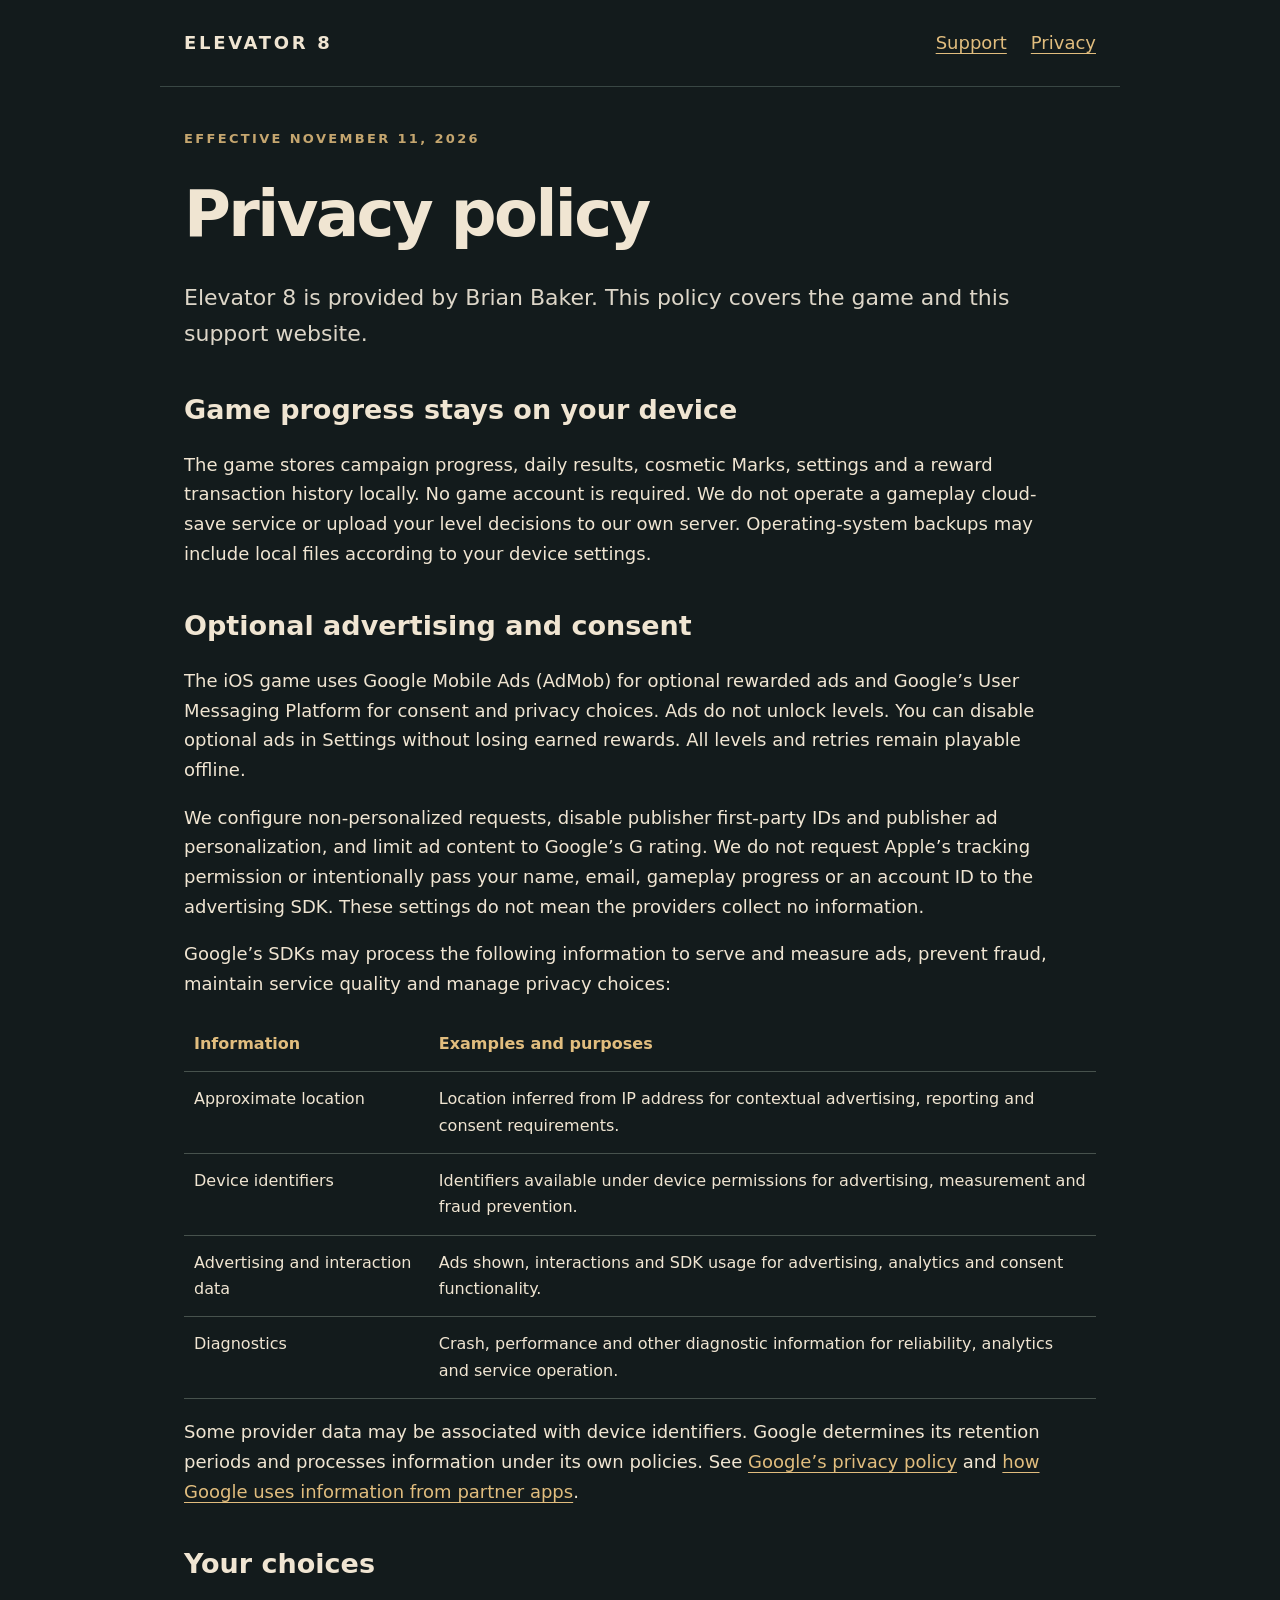
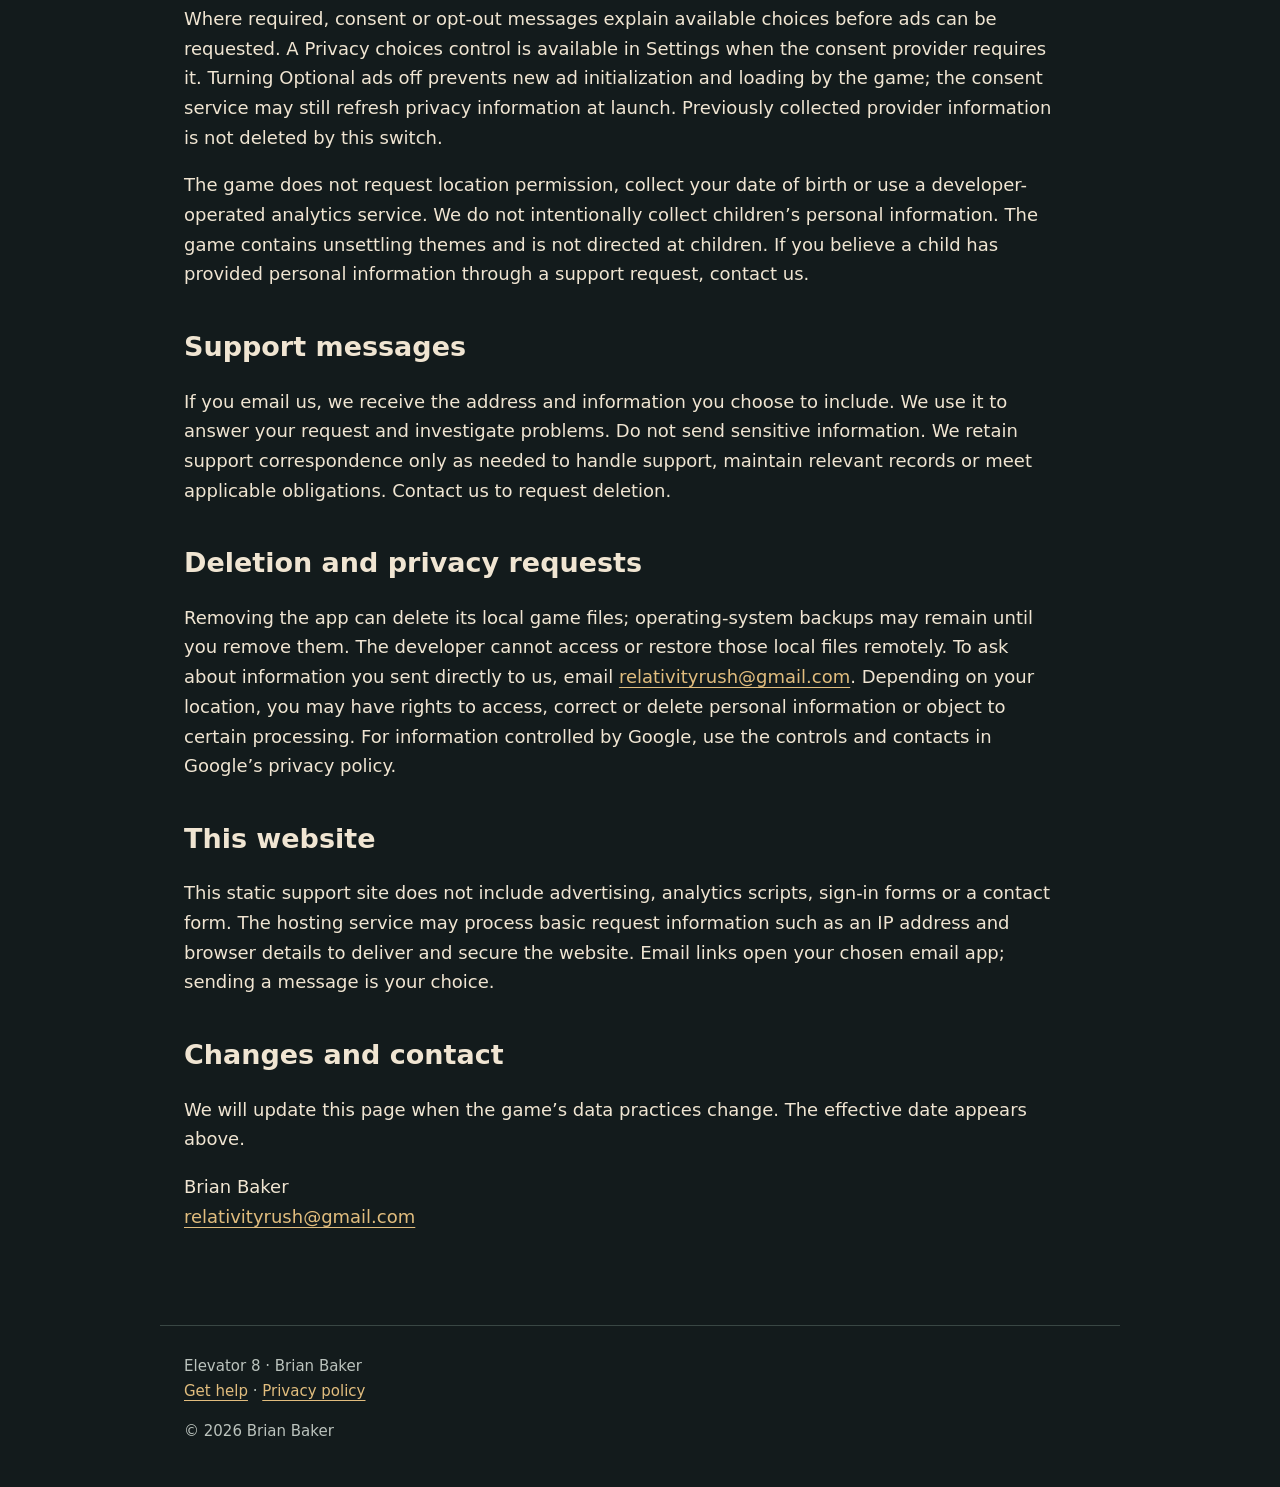
==== privacy/index.html @ 5e335fa7 "Publish Elevator 8 support and privacy pages for Render" ====
<!doctype html><html lang="en"><head><meta charset="utf-8"><meta name="viewport" content="width=device-width,initial-scale=1"><title>Privacy policy · Elevator 8</title><meta name="description" content="How Elevator 8 handles local game progress, optional advertising, consent information and support requests."><link rel="stylesheet" href="/style.css"><link rel="canonical" href="https://elevator-8-support.onrender.com/privacy/"></head><body><a class="skip" href="#main">Skip to content</a><header><a class="brand" href="/">ELEVATOR 8</a><nav aria-label="Main"><a href="/support/">Support</a><a href="/privacy/">Privacy</a></nav></header><main id="main"><p class="eyebrow">Effective November 11, 2026</p><h1>Privacy policy</h1><p class="lead">Elevator 8 is provided by Brian Baker. This policy covers the game and this support website.</p><h2>Game progress stays on your device</h2><p>The game stores campaign progress, daily results, cosmetic Marks, settings and a reward transaction history locally. No game account is required. We do not operate a gameplay cloud-save service or upload your level decisions to our own server. Operating-system backups may include local files according to your device settings.</p><h2>Optional advertising and consent</h2><p>The iOS game uses Google Mobile Ads (AdMob) for optional rewarded ads and Google’s User Messaging Platform for consent and privacy choices. Ads do not unlock levels. You can disable optional ads in Settings without losing earned rewards. All levels and retries remain playable offline.</p><p>We configure non-personalized requests, disable publisher first-party IDs and publisher ad personalization, and limit ad content to Google’s G rating. We do not request Apple’s tracking permission or intentionally pass your name, email, gameplay progress or an account ID to the advertising SDK. These settings do not mean the providers collect no information.</p><p>Google’s SDKs may process the following information to serve and measure ads, prevent fraud, maintain service quality and manage privacy choices:</p><div class="table"><table><thead><tr><th>Information</th><th>Examples and purposes</th></tr></thead><tbody><tr><td>Approximate location</td><td>Location inferred from IP address for contextual advertising, reporting and consent requirements.</td></tr><tr><td>Device identifiers</td><td>Identifiers available under device permissions for advertising, measurement and fraud prevention.</td></tr><tr><td>Advertising and interaction data</td><td>Ads shown, interactions and SDK usage for advertising, analytics and consent functionality.</td></tr><tr><td>Diagnostics</td><td>Crash, performance and other diagnostic information for reliability, analytics and service operation.</td></tr></tbody></table></div><p>Some provider data may be associated with device identifiers. Google determines its retention periods and processes information under its own policies. See <a href="https://policies.google.com/privacy">Google’s privacy policy</a> and <a href="https://policies.google.com/technologies/partner-sites">how Google uses information from partner apps</a>.</p><h2>Your choices</h2><p>Where required, consent or opt-out messages explain available choices before ads can be requested. A Privacy choices control is available in Settings when the consent provider requires it. Turning Optional ads off prevents new ad initialization and loading by the game; the consent service may still refresh privacy information at launch. Previously collected provider information is not deleted by this switch.</p><p>The game does not request location permission, collect your date of birth or use a developer-operated analytics service. We do not intentionally collect children’s personal information. The game contains unsettling themes and is not directed at children. If you believe a child has provided personal information through a support request, contact us.</p><h2>Support messages</h2><p>If you email us, we receive the address and information you choose to include. We use it to answer your request and investigate problems. Do not send sensitive information. We retain support correspondence only as needed to handle support, maintain relevant records or meet applicable obligations. Contact us to request deletion.</p><h2>Deletion and privacy requests</h2><p>Removing the app can delete its local game files; operating-system backups may remain until you remove them. The developer cannot access or restore those local files remotely. To ask about information you sent directly to us, email <a href="mailto:relativityrush@gmail.com?subject=Elevator%208%20privacy">relativityrush@gmail.com</a>. Depending on your location, you may have rights to access, correct or delete personal information or object to certain processing. For information controlled by Google, use the controls and contacts in Google’s privacy policy.</p><h2>This website</h2><p>This static support site does not include advertising, analytics scripts, sign-in forms or a contact form. The hosting service may process basic request information such as an IP address and browser details to deliver and secure the website. Email links open your chosen email app; sending a message is your choice.</p><h2>Changes and contact</h2><p>We will update this page when the game’s data practices change. The effective date appears above.</p><p>Brian Baker<br><a href="mailto:relativityrush@gmail.com?subject=Elevator%208%20privacy">relativityrush@gmail.com</a></p></main><footer>Elevator 8 · Brian Baker<br><a href="/support/">Get help</a> · <a href="/privacy/">Privacy policy</a><p>© 2026 Brian Baker</p></footer></body></html>
---- style.css ----
*{box-sizing:border-box}html{color-scheme:dark}body{margin:0;background:#131b1c;color:#f0e5d2;font:18px/1.65 system-ui,sans-serif}a{color:#e1bd7e;text-underline-offset:4px}a:focus-visible,button:focus-visible{outline:3px solid #f0e5d2;outline-offset:5px}header,main,footer{max-width:960px;margin:auto;padding:28px 24px}header{display:flex;align-items:center;justify-content:space-between;gap:24px;border-bottom:1px solid #394744}.brand{letter-spacing:.15em;text-decoration:none;font-weight:800;color:#f0e5d2}nav{display:flex;gap:24px;flex-wrap:wrap}h1{font-size:clamp(36px,7vw,64px);line-height:1.1;letter-spacing:-.04em;max-width:780px;margin:30px 0}h2{font-size:27px;line-height:1.3;margin-top:40px}p,li{max-width:76ch}.eyebrow{color:#c5a66f;text-transform:uppercase;letter-spacing:.18em;font-size:13px;font-weight:700}.lead{font-size:22px;color:#ddd6c8}.ticket{background:#243234;border-left:3px solid #bc9b5e;padding:24px;margin:32px 0}.button{display:inline-block;background:#bc9b5e;color:#131b1c;text-decoration:none;padding:13px 22px;font-weight:700;border-radius:3px;min-height:48px}.small,footer{font-size:15px;color:#bbc3bd}footer{border-top:1px solid #394744;margin-top:48px}details{border-bottom:1px solid #394744;padding:18px 0}summary{cursor:pointer;min-height:44px;font-weight:650}summary::marker{color:#bc9b5e}table{border-collapse:collapse;width:100%;font-size:16px}th,td{text-align:left;vertical-align:top;padding:14px 10px;border-bottom:1px solid #47524d}th{color:#e1bd7e}.table{overflow:auto}.lift{height:190px;width:140px;border:9px solid #bc9b5e;display:flex;gap:4px;padding:5px;margin:32px 0;background:#101617}.lift span{display:block;background:linear-gradient(90deg,#3b4949,#273536);width:50%}.skip{position:absolute;left:-9999px}.skip:focus{left:20px;top:10px;background:#131b1c;padding:12px;z-index:9}@media(max-width:540px){header{align-items:flex-start;flex-direction:column;gap:12px}header,main,footer{padding:22px 20px}nav{gap:20px}.ticket{padding:20px}th,td{padding:12px 8px}}
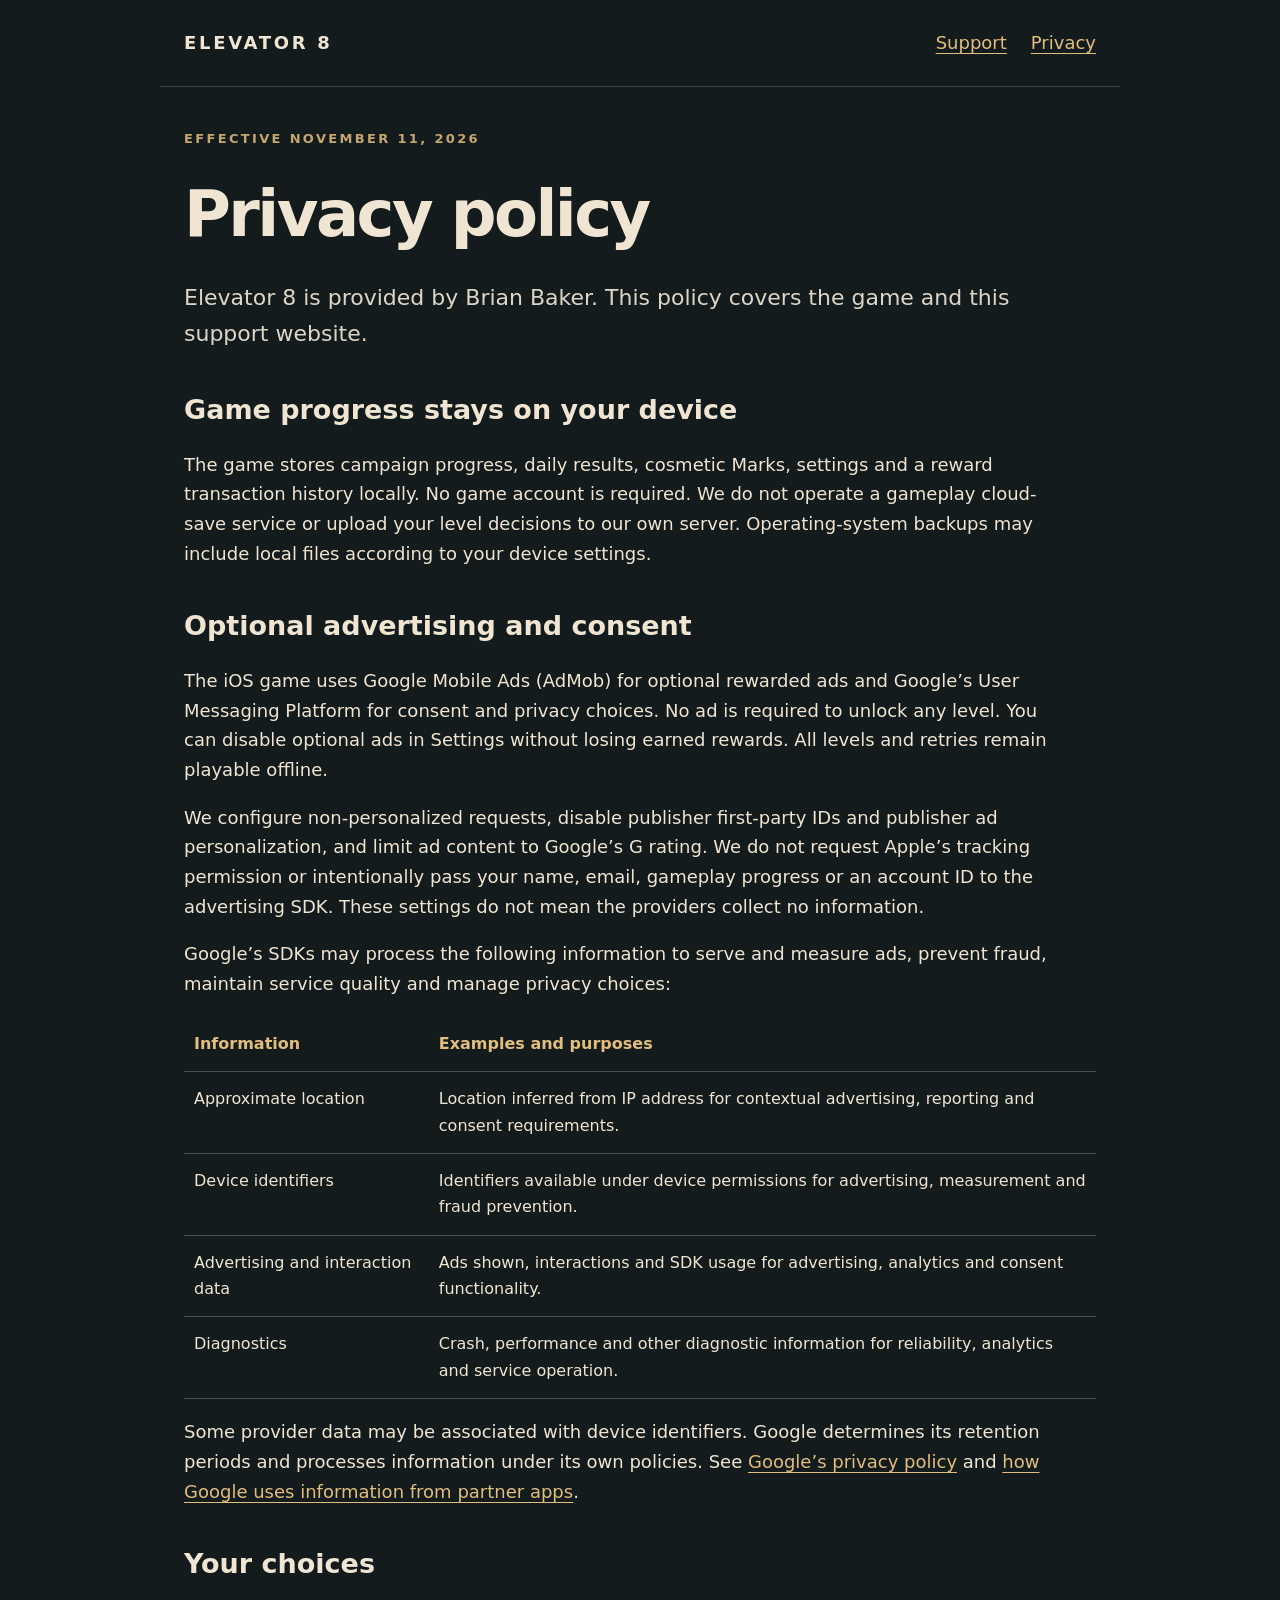
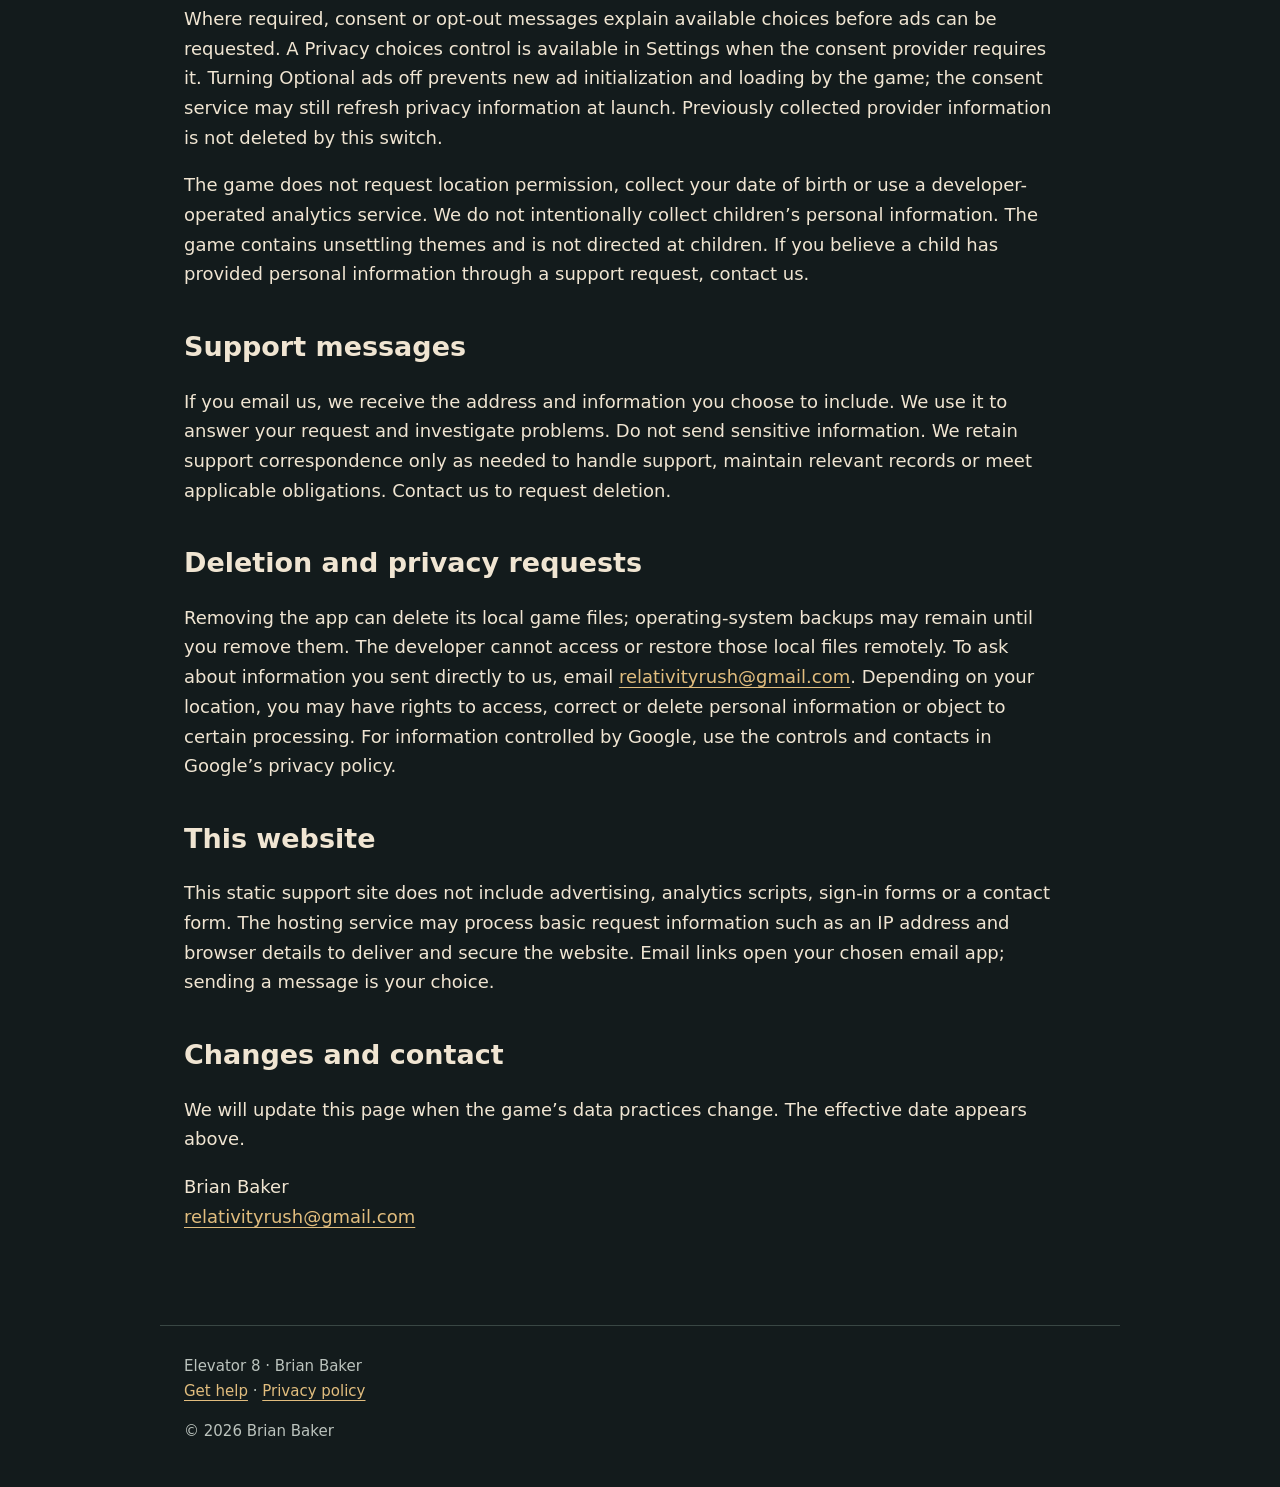
==== commit 745f98dd: "Clarify free progression with optional assisted rewards" ====
--- a/privacy/index.html
+++ b/privacy/index.html
@@ -1 +1 @@
-<!doctype html><html lang="en"><head><meta charset="utf-8"><meta name="viewport" content="width=device-width,initial-scale=1"><title>Privacy policy · Elevator 8</title><meta name="description" content="How Elevator 8 handles local game progress, optional advertising, consent information and support requests."><link rel="stylesheet" href="/style.css"><link rel="canonical" href="https://elevator-8-support.onrender.com/privacy/"></head><body><a class="skip" href="#main">Skip to content</a><header><a class="brand" href="/">ELEVATOR 8</a><nav aria-label="Main"><a href="/support/">Support</a><a href="/privacy/">Privacy</a></nav></header><main id="main"><p class="eyebrow">Effective November 11, 2026</p><h1>Privacy policy</h1><p class="lead">Elevator 8 is provided by Brian Baker. This policy covers the game and this support website.</p><h2>Game progress stays on your device</h2><p>The game stores campaign progress, daily results, cosmetic Marks, settings and a reward transaction history locally. No game account is required. We do not operate a gameplay cloud-save service or upload your level decisions to our own server. Operating-system backups may include local files according to your device settings.</p><h2>Optional advertising and consent</h2><p>The iOS game uses Google Mobile Ads (AdMob) for optional rewarded ads and Google’s User Messaging Platform for consent and privacy choices. Ads do not unlock levels. You can disable optional ads in Settings without losing earned rewards. All levels and retries remain playable offline.</p><p>We configure non-personalized requests, disable publisher first-party IDs and publisher ad personalization, and limit ad content to Google’s G rating. We do not request Apple’s tracking permission or intentionally pass your name, email, gameplay progress or an account ID to the advertising SDK. These settings do not mean the providers collect no information.</p><p>Google’s SDKs may process the following information to serve and measure ads, prevent fraud, maintain service quality and manage privacy choices:</p><div class="table"><table><thead><tr><th>Information</th><th>Examples and purposes</th></tr></thead><tbody><tr><td>Approximate location</td><td>Location inferred from IP address for contextual advertising, reporting and consent requirements.</td></tr><tr><td>Device identifiers</td><td>Identifiers available under device permissions for advertising, measurement and fraud prevention.</td></tr><tr><td>Advertising and interaction data</td><td>Ads shown, interactions and SDK usage for advertising, analytics and consent functionality.</td></tr><tr><td>Diagnostics</td><td>Crash, performance and other diagnostic information for reliability, analytics and service operation.</td></tr></tbody></table></div><p>Some provider data may be associated with device identifiers. Google determines its retention periods and processes information under its own policies. See <a href="https://policies.google.com/privacy">Google’s privacy policy</a> and <a href="https://policies.google.com/technologies/partner-sites">how Google uses information from partner apps</a>.</p><h2>Your choices</h2><p>Where required, consent or opt-out messages explain available choices before ads can be requested. A Privacy choices control is available in Settings when the consent provider requires it. Turning Optional ads off prevents new ad initialization and loading by the game; the consent service may still refresh privacy information at launch. Previously collected provider information is not deleted by this switch.</p><p>The game does not request location permission, collect your date of birth or use a developer-operated analytics service. We do not intentionally collect children’s personal information. The game contains unsettling themes and is not directed at children. If you believe a child has provided personal information through a support request, contact us.</p><h2>Support messages</h2><p>If you email us, we receive the address and information you choose to include. We use it to answer your request and investigate problems. Do not send sensitive information. We retain support correspondence only as needed to handle support, maintain relevant records or meet applicable obligations. Contact us to request deletion.</p><h2>Deletion and privacy requests</h2><p>Removing the app can delete its local game files; operating-system backups may remain until you remove them. The developer cannot access or restore those local files remotely. To ask about information you sent directly to us, email <a href="mailto:relativityrush@gmail.com?subject=Elevator%208%20privacy">relativityrush@gmail.com</a>. Depending on your location, you may have rights to access, correct or delete personal information or object to certain processing. For information controlled by Google, use the controls and contacts in Google’s privacy policy.</p><h2>This website</h2><p>This static support site does not include advertising, analytics scripts, sign-in forms or a contact form. The hosting service may process basic request information such as an IP address and browser details to deliver and secure the website. Email links open your chosen email app; sending a message is your choice.</p><h2>Changes and contact</h2><p>We will update this page when the game’s data practices change. The effective date appears above.</p><p>Brian Baker<br><a href="mailto:relativityrush@gmail.com?subject=Elevator%208%20privacy">relativityrush@gmail.com</a></p></main><footer>Elevator 8 · Brian Baker<br><a href="/support/">Get help</a> · <a href="/privacy/">Privacy policy</a><p>© 2026 Brian Baker</p></footer></body></html>+<!doctype html><html lang="en"><head><meta charset="utf-8"><meta name="viewport" content="width=device-width,initial-scale=1"><title>Privacy policy · Elevator 8</title><meta name="description" content="How Elevator 8 handles local game progress, optional advertising, consent information and support requests."><link rel="stylesheet" href="/style.css"><link rel="canonical" href="https://elevator-8-support.onrender.com/privacy/"></head><body><a class="skip" href="#main">Skip to content</a><header><a class="brand" href="/">ELEVATOR 8</a><nav aria-label="Main"><a href="/support/">Support</a><a href="/privacy/">Privacy</a></nav></header><main id="main"><p class="eyebrow">Effective November 11, 2026</p><h1>Privacy policy</h1><p class="lead">Elevator 8 is provided by Brian Baker. This policy covers the game and this support website.</p><h2>Game progress stays on your device</h2><p>The game stores campaign progress, daily results, cosmetic Marks, settings and a reward transaction history locally. No game account is required. We do not operate a gameplay cloud-save service or upload your level decisions to our own server. Operating-system backups may include local files according to your device settings.</p><h2>Optional advertising and consent</h2><p>The iOS game uses Google Mobile Ads (AdMob) for optional rewarded ads and Google’s User Messaging Platform for consent and privacy choices. No ad is required to unlock any level. You can disable optional ads in Settings without losing earned rewards. All levels and retries remain playable offline.</p><p>We configure non-personalized requests, disable publisher first-party IDs and publisher ad personalization, and limit ad content to Google’s G rating. We do not request Apple’s tracking permission or intentionally pass your name, email, gameplay progress or an account ID to the advertising SDK. These settings do not mean the providers collect no information.</p><p>Google’s SDKs may process the following information to serve and measure ads, prevent fraud, maintain service quality and manage privacy choices:</p><div class="table"><table><thead><tr><th>Information</th><th>Examples and purposes</th></tr></thead><tbody><tr><td>Approximate location</td><td>Location inferred from IP address for contextual advertising, reporting and consent requirements.</td></tr><tr><td>Device identifiers</td><td>Identifiers available under device permissions for advertising, measurement and fraud prevention.</td></tr><tr><td>Advertising and interaction data</td><td>Ads shown, interactions and SDK usage for advertising, analytics and consent functionality.</td></tr><tr><td>Diagnostics</td><td>Crash, performance and other diagnostic information for reliability, analytics and service operation.</td></tr></tbody></table></div><p>Some provider data may be associated with device identifiers. Google determines its retention periods and processes information under its own policies. See <a href="https://policies.google.com/privacy">Google’s privacy policy</a> and <a href="https://policies.google.com/technologies/partner-sites">how Google uses information from partner apps</a>.</p><h2>Your choices</h2><p>Where required, consent or opt-out messages explain available choices before ads can be requested. A Privacy choices control is available in Settings when the consent provider requires it. Turning Optional ads off prevents new ad initialization and loading by the game; the consent service may still refresh privacy information at launch. Previously collected provider information is not deleted by this switch.</p><p>The game does not request location permission, collect your date of birth or use a developer-operated analytics service. We do not intentionally collect children’s personal information. The game contains unsettling themes and is not directed at children. If you believe a child has provided personal information through a support request, contact us.</p><h2>Support messages</h2><p>If you email us, we receive the address and information you choose to include. We use it to answer your request and investigate problems. Do not send sensitive information. We retain support correspondence only as needed to handle support, maintain relevant records or meet applicable obligations. Contact us to request deletion.</p><h2>Deletion and privacy requests</h2><p>Removing the app can delete its local game files; operating-system backups may remain until you remove them. The developer cannot access or restore those local files remotely. To ask about information you sent directly to us, email <a href="mailto:relativityrush@gmail.com?subject=Elevator%208%20privacy">relativityrush@gmail.com</a>. Depending on your location, you may have rights to access, correct or delete personal information or object to certain processing. For information controlled by Google, use the controls and contacts in Google’s privacy policy.</p><h2>This website</h2><p>This static support site does not include advertising, analytics scripts, sign-in forms or a contact form. The hosting service may process basic request information such as an IP address and browser details to deliver and secure the website. Email links open your chosen email app; sending a message is your choice.</p><h2>Changes and contact</h2><p>We will update this page when the game’s data practices change. The effective date appears above.</p><p>Brian Baker<br><a href="mailto:relativityrush@gmail.com?subject=Elevator%208%20privacy">relativityrush@gmail.com</a></p></main><footer>Elevator 8 · Brian Baker<br><a href="/support/">Get help</a> · <a href="/privacy/">Privacy policy</a><p>© 2026 Brian Baker</p></footer></body></html>
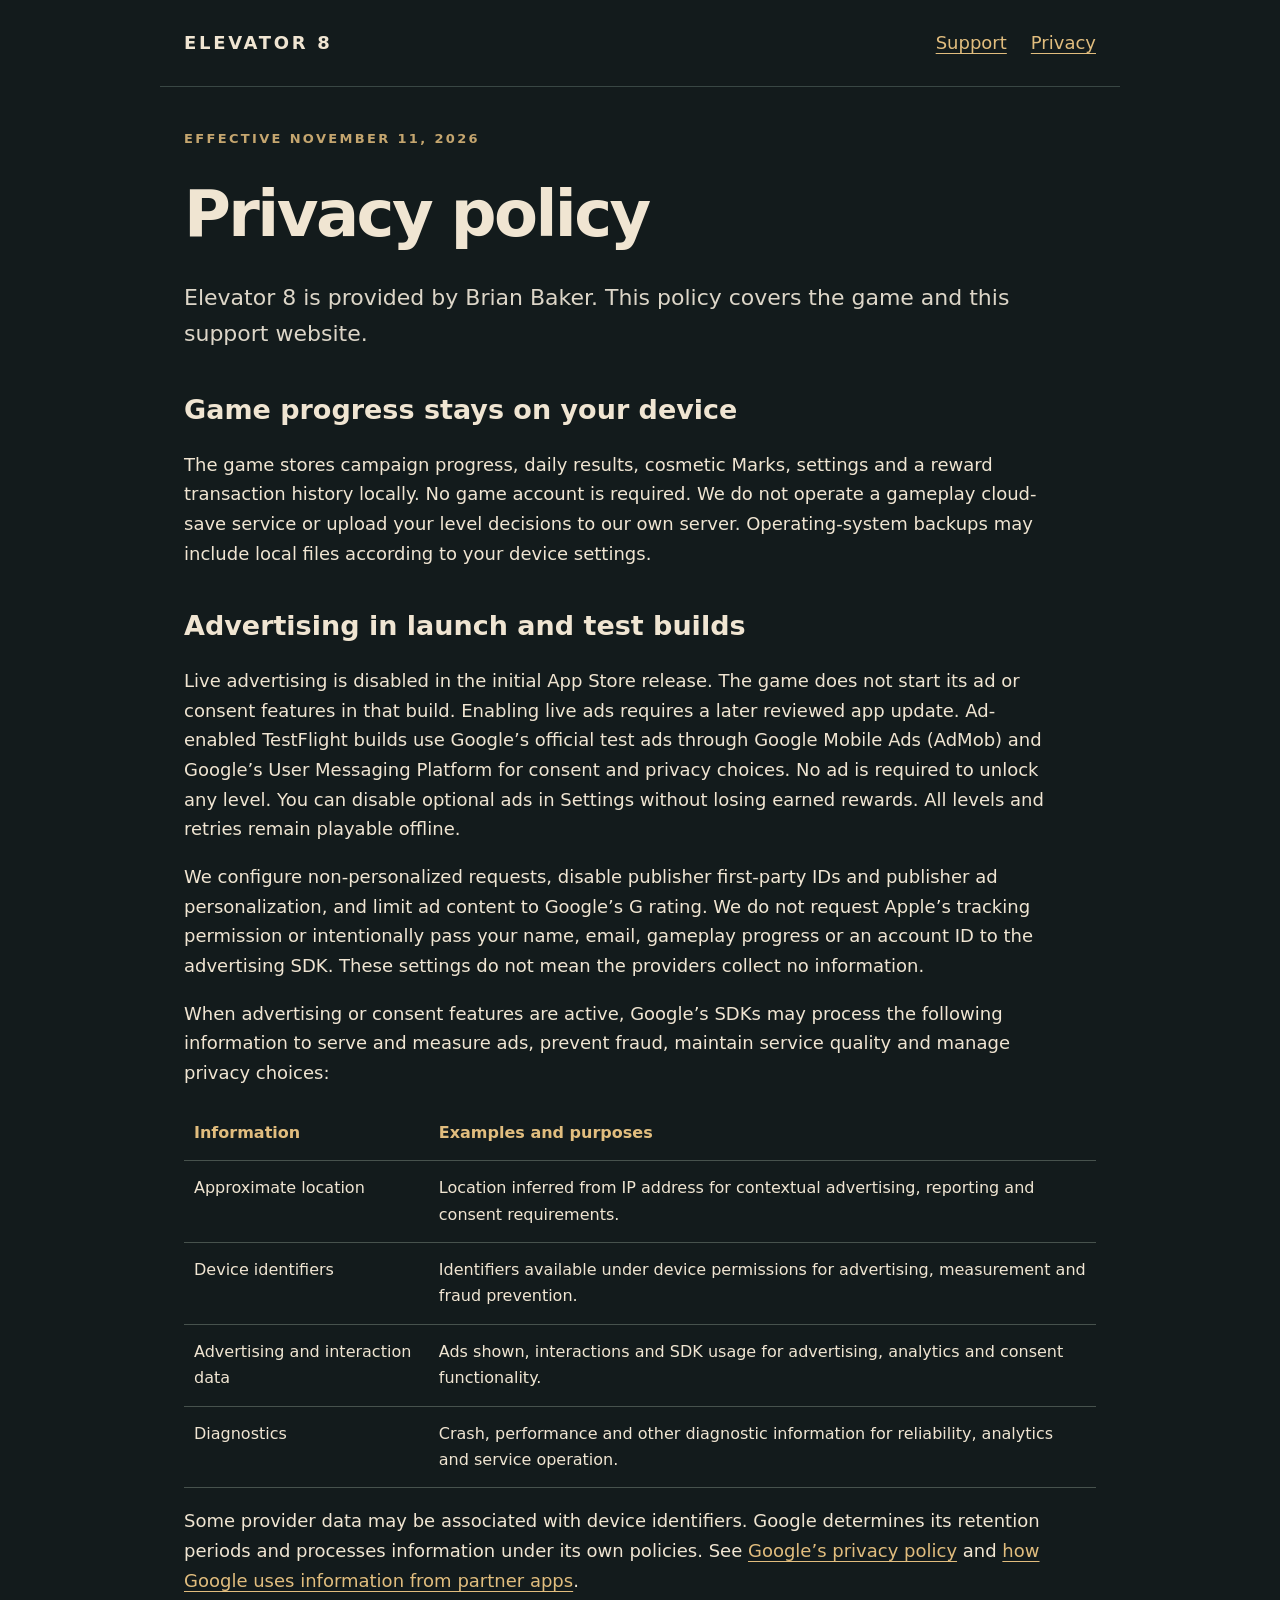
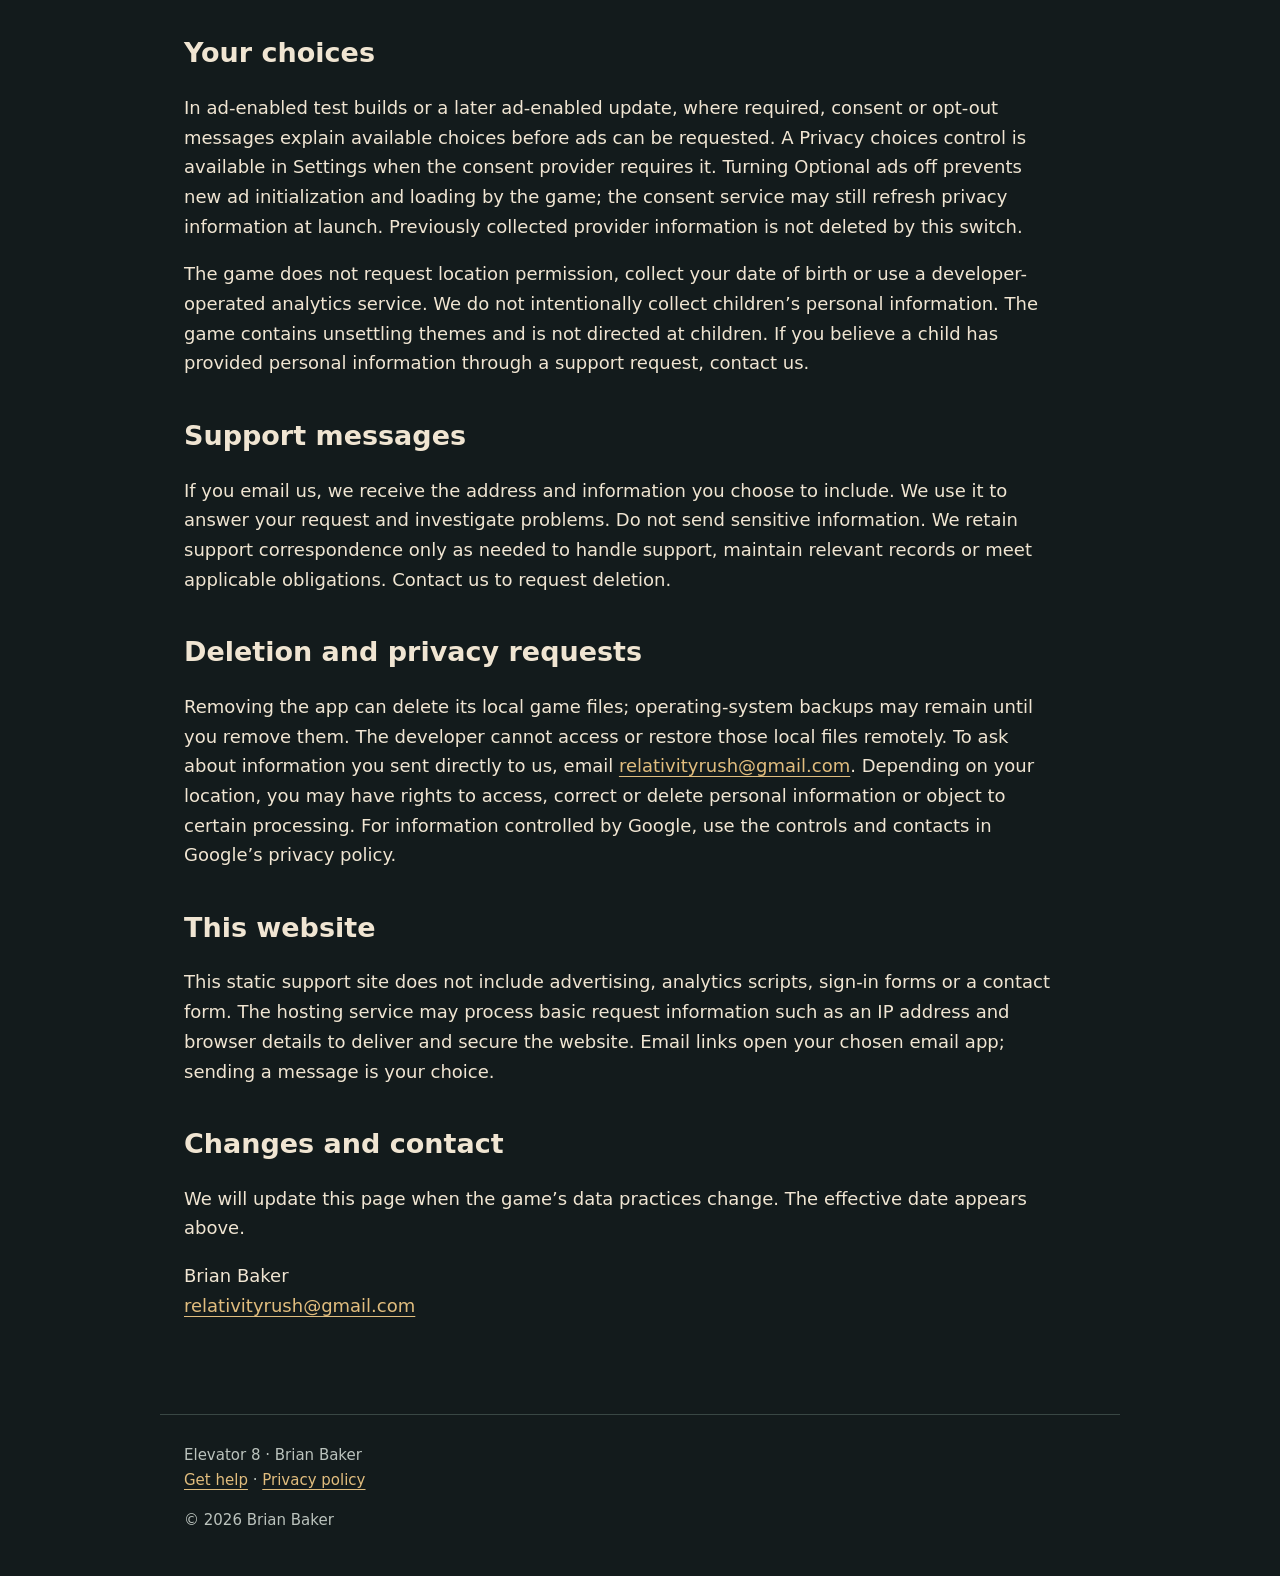
==== commit dc38b8a1: "Clarify disabled launch ads and separate test-build privacy behavior" ====
--- a/privacy/index.html
+++ b/privacy/index.html
@@ -1 +1 @@
-<!doctype html><html lang="en"><head><meta charset="utf-8"><meta name="viewport" content="width=device-width,initial-scale=1"><title>Privacy policy · Elevator 8</title><meta name="description" content="How Elevator 8 handles local game progress, optional advertising, consent information and support requests."><link rel="stylesheet" href="/style.css"><link rel="canonical" href="https://elevator-8-support.onrender.com/privacy/"></head><body><a class="skip" href="#main">Skip to content</a><header><a class="brand" href="/">ELEVATOR 8</a><nav aria-label="Main"><a href="/support/">Support</a><a href="/privacy/">Privacy</a></nav></header><main id="main"><p class="eyebrow">Effective November 11, 2026</p><h1>Privacy policy</h1><p class="lead">Elevator 8 is provided by Brian Baker. This policy covers the game and this support website.</p><h2>Game progress stays on your device</h2><p>The game stores campaign progress, daily results, cosmetic Marks, settings and a reward transaction history locally. No game account is required. We do not operate a gameplay cloud-save service or upload your level decisions to our own server. Operating-system backups may include local files according to your device settings.</p><h2>Optional advertising and consent</h2><p>The iOS game uses Google Mobile Ads (AdMob) for optional rewarded ads and Google’s User Messaging Platform for consent and privacy choices. No ad is required to unlock any level. You can disable optional ads in Settings without losing earned rewards. All levels and retries remain playable offline.</p><p>We configure non-personalized requests, disable publisher first-party IDs and publisher ad personalization, and limit ad content to Google’s G rating. We do not request Apple’s tracking permission or intentionally pass your name, email, gameplay progress or an account ID to the advertising SDK. These settings do not mean the providers collect no information.</p><p>Google’s SDKs may process the following information to serve and measure ads, prevent fraud, maintain service quality and manage privacy choices:</p><div class="table"><table><thead><tr><th>Information</th><th>Examples and purposes</th></tr></thead><tbody><tr><td>Approximate location</td><td>Location inferred from IP address for contextual advertising, reporting and consent requirements.</td></tr><tr><td>Device identifiers</td><td>Identifiers available under device permissions for advertising, measurement and fraud prevention.</td></tr><tr><td>Advertising and interaction data</td><td>Ads shown, interactions and SDK usage for advertising, analytics and consent functionality.</td></tr><tr><td>Diagnostics</td><td>Crash, performance and other diagnostic information for reliability, analytics and service operation.</td></tr></tbody></table></div><p>Some provider data may be associated with device identifiers. Google determines its retention periods and processes information under its own policies. See <a href="https://policies.google.com/privacy">Google’s privacy policy</a> and <a href="https://policies.google.com/technologies/partner-sites">how Google uses information from partner apps</a>.</p><h2>Your choices</h2><p>Where required, consent or opt-out messages explain available choices before ads can be requested. A Privacy choices control is available in Settings when the consent provider requires it. Turning Optional ads off prevents new ad initialization and loading by the game; the consent service may still refresh privacy information at launch. Previously collected provider information is not deleted by this switch.</p><p>The game does not request location permission, collect your date of birth or use a developer-operated analytics service. We do not intentionally collect children’s personal information. The game contains unsettling themes and is not directed at children. If you believe a child has provided personal information through a support request, contact us.</p><h2>Support messages</h2><p>If you email us, we receive the address and information you choose to include. We use it to answer your request and investigate problems. Do not send sensitive information. We retain support correspondence only as needed to handle support, maintain relevant records or meet applicable obligations. Contact us to request deletion.</p><h2>Deletion and privacy requests</h2><p>Removing the app can delete its local game files; operating-system backups may remain until you remove them. The developer cannot access or restore those local files remotely. To ask about information you sent directly to us, email <a href="mailto:relativityrush@gmail.com?subject=Elevator%208%20privacy">relativityrush@gmail.com</a>. Depending on your location, you may have rights to access, correct or delete personal information or object to certain processing. For information controlled by Google, use the controls and contacts in Google’s privacy policy.</p><h2>This website</h2><p>This static support site does not include advertising, analytics scripts, sign-in forms or a contact form. The hosting service may process basic request information such as an IP address and browser details to deliver and secure the website. Email links open your chosen email app; sending a message is your choice.</p><h2>Changes and contact</h2><p>We will update this page when the game’s data practices change. The effective date appears above.</p><p>Brian Baker<br><a href="mailto:relativityrush@gmail.com?subject=Elevator%208%20privacy">relativityrush@gmail.com</a></p></main><footer>Elevator 8 · Brian Baker<br><a href="/support/">Get help</a> · <a href="/privacy/">Privacy policy</a><p>© 2026 Brian Baker</p></footer></body></html>+<!doctype html><html lang="en"><head><meta charset="utf-8"><meta name="viewport" content="width=device-width,initial-scale=1"><title>Privacy policy · Elevator 8</title><meta name="description" content="How Elevator 8 handles local game progress, optional advertising, consent information and support requests."><link rel="stylesheet" href="/style.css"><link rel="canonical" href="https://elevator-8-support.onrender.com/privacy/"></head><body><a class="skip" href="#main">Skip to content</a><header><a class="brand" href="/">ELEVATOR 8</a><nav aria-label="Main"><a href="/support/">Support</a><a href="/privacy/">Privacy</a></nav></header><main id="main"><p class="eyebrow">Effective November 11, 2026</p><h1>Privacy policy</h1><p class="lead">Elevator 8 is provided by Brian Baker. This policy covers the game and this support website.</p><h2>Game progress stays on your device</h2><p>The game stores campaign progress, daily results, cosmetic Marks, settings and a reward transaction history locally. No game account is required. We do not operate a gameplay cloud-save service or upload your level decisions to our own server. Operating-system backups may include local files according to your device settings.</p><h2>Advertising in launch and test builds</h2><p>Live advertising is disabled in the initial App Store release. The game does not start its ad or consent features in that build. Enabling live ads requires a later reviewed app update. Ad-enabled TestFlight builds use Google’s official test ads through Google Mobile Ads (AdMob) and Google’s User Messaging Platform for consent and privacy choices. No ad is required to unlock any level. You can disable optional ads in Settings without losing earned rewards. All levels and retries remain playable offline.</p><p>We configure non-personalized requests, disable publisher first-party IDs and publisher ad personalization, and limit ad content to Google’s G rating. We do not request Apple’s tracking permission or intentionally pass your name, email, gameplay progress or an account ID to the advertising SDK. These settings do not mean the providers collect no information.</p><p>When advertising or consent features are active, Google’s SDKs may process the following information to serve and measure ads, prevent fraud, maintain service quality and manage privacy choices:</p><div class="table"><table><thead><tr><th>Information</th><th>Examples and purposes</th></tr></thead><tbody><tr><td>Approximate location</td><td>Location inferred from IP address for contextual advertising, reporting and consent requirements.</td></tr><tr><td>Device identifiers</td><td>Identifiers available under device permissions for advertising, measurement and fraud prevention.</td></tr><tr><td>Advertising and interaction data</td><td>Ads shown, interactions and SDK usage for advertising, analytics and consent functionality.</td></tr><tr><td>Diagnostics</td><td>Crash, performance and other diagnostic information for reliability, analytics and service operation.</td></tr></tbody></table></div><p>Some provider data may be associated with device identifiers. Google determines its retention periods and processes information under its own policies. See <a href="https://policies.google.com/privacy">Google’s privacy policy</a> and <a href="https://policies.google.com/technologies/partner-sites">how Google uses information from partner apps</a>.</p><h2>Your choices</h2><p>In ad-enabled test builds or a later ad-enabled update, where required, consent or opt-out messages explain available choices before ads can be requested. A Privacy choices control is available in Settings when the consent provider requires it. Turning Optional ads off prevents new ad initialization and loading by the game; the consent service may still refresh privacy information at launch. Previously collected provider information is not deleted by this switch.</p><p>The game does not request location permission, collect your date of birth or use a developer-operated analytics service. We do not intentionally collect children’s personal information. The game contains unsettling themes and is not directed at children. If you believe a child has provided personal information through a support request, contact us.</p><h2>Support messages</h2><p>If you email us, we receive the address and information you choose to include. We use it to answer your request and investigate problems. Do not send sensitive information. We retain support correspondence only as needed to handle support, maintain relevant records or meet applicable obligations. Contact us to request deletion.</p><h2>Deletion and privacy requests</h2><p>Removing the app can delete its local game files; operating-system backups may remain until you remove them. The developer cannot access or restore those local files remotely. To ask about information you sent directly to us, email <a href="mailto:relativityrush@gmail.com?subject=Elevator%208%20privacy">relativityrush@gmail.com</a>. Depending on your location, you may have rights to access, correct or delete personal information or object to certain processing. For information controlled by Google, use the controls and contacts in Google’s privacy policy.</p><h2>This website</h2><p>This static support site does not include advertising, analytics scripts, sign-in forms or a contact form. The hosting service may process basic request information such as an IP address and browser details to deliver and secure the website. Email links open your chosen email app; sending a message is your choice.</p><h2>Changes and contact</h2><p>We will update this page when the game’s data practices change. The effective date appears above.</p><p>Brian Baker<br><a href="mailto:relativityrush@gmail.com?subject=Elevator%208%20privacy">relativityrush@gmail.com</a></p></main><footer>Elevator 8 · Brian Baker<br><a href="/support/">Get help</a> · <a href="/privacy/">Privacy policy</a><p>© 2026 Brian Baker</p></footer></body></html>
